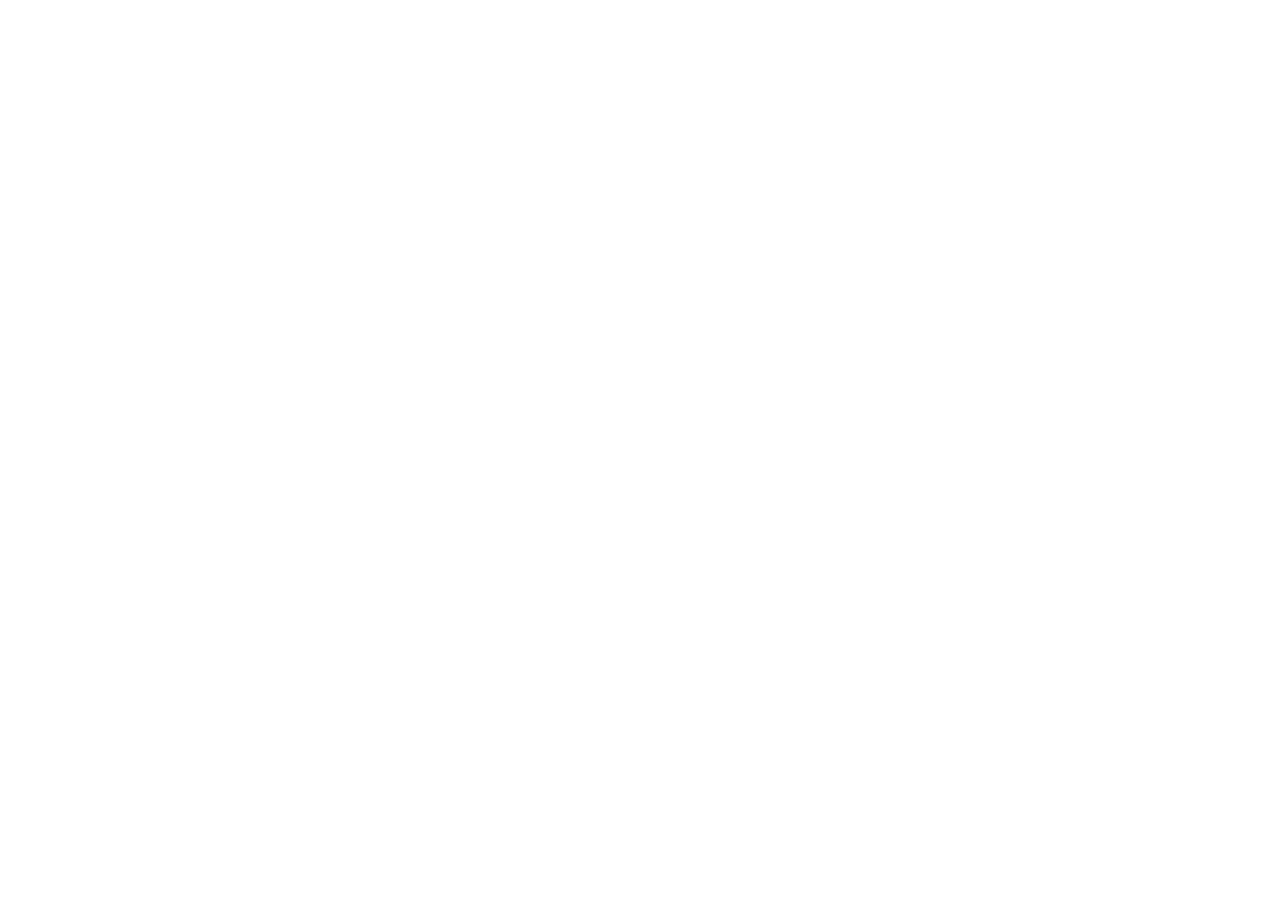
==== index.html @ e259d753 "project start" ====
<!DOCTYPE html>
<html lang="en">
<head>
    <meta charset="UTF-8">
    <meta name="viewport" content="width=device-width, initial-scale=1.0">
    <link rel="stylesheet" href="style.css">
    <title>Document</title>
</head>
<body>
    
</body>
</html>
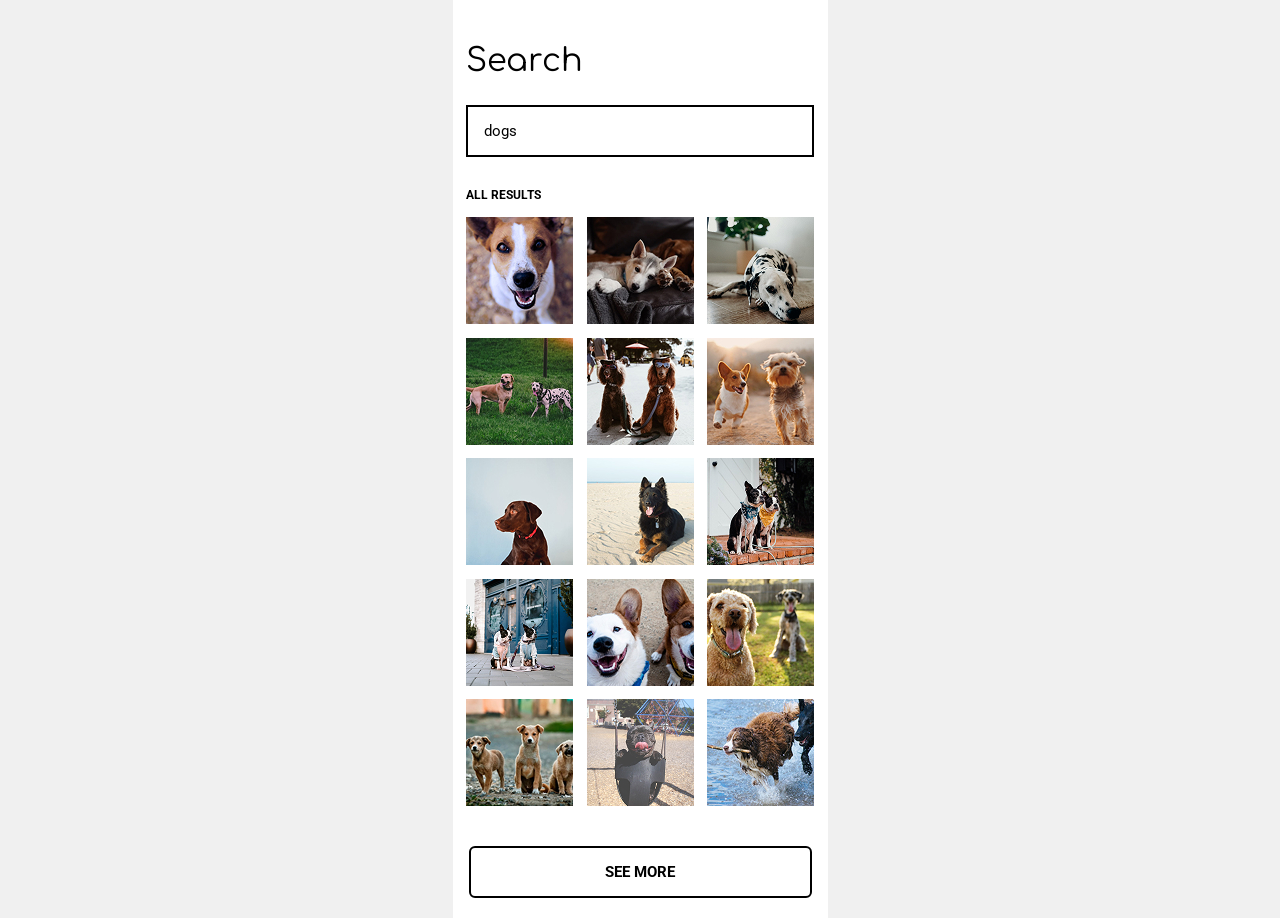
==== commit dd251284: "update search page" ====
--- a/index.html
+++ b/index.html
@@ -3,10 +3,45 @@
 <head>
     <meta charset="UTF-8">
     <meta name="viewport" content="width=device-width, initial-scale=1.0">
+    <title>Search Page</title>
     <link rel="stylesheet" href="style.css">
-    <title>Document</title>
+    <link href="https://fonts.googleapis.com/css2?family=Comfortaa:wght@300..700&display=swap" rel="stylesheet">
+    <link href="https://fonts.googleapis.com/css2?family=Roboto:wght@100..900&display=swap" rel="stylesheet">
 </head>
 <body>
+
+    <div class="app-container">
+        
+        <h1 class="page-title">Search</h1>
+        
+        <div class="search-input-box">
+            <span>dogs</span>
+        </div>
+        
+        <div class="section-title">ALL RESULTS</div>
+        
+        <div class="image-grid">
+            <div class="grid-item"><img src="Rectangle 2.jpg" alt="Dog 1"></div>
+            <div class="grid-item"><img src="Rectangle 2.1.jpg" alt="Dog 2"></div>
+            <div class="grid-item"><img src="Rectangle 2.2.jpg" alt="Dog 3"></div>
+            <div class="grid-item"><img src="Rectangle 2.3.jpg" alt="Dog 4"></div>
+            <div class="grid-item"><img src="Rectangle 2.4.jpg" alt="Dog 5"></div>
+            <div class="grid-item"><img src="Rectangle 2.5.jpg" alt="Dog 6"></div>
+            <div class="grid-item"><img src="Rectangle 2.6.jpg" alt="Dog 7"></div>
+            <div class="grid-item"><img src="Rectangle 2.7.jpg" alt="Dog 8"></div>
+            <div class="grid-item"><img src="Rectangle 2.8.jpg" alt="Dog 9"></div>
+            <div class="grid-item"><img src="Rectangle 2.9.jpg" alt="Dog 10"></div>
+            <div class="grid-item"><img src="Rectangle 2.10.jpg" alt="Dog 11"></div>
+            <div class="grid-item"><img src="Rectangle 2.11.jpg" alt="Dog 12"></div>
+            <div class="grid-item"><img src="Rectangle 2.12.jpg" alt="Dog 13"></div>
+            <div class="grid-item"><img src="Rectangle 2.13.jpg" alt="Dog 14"></div>
+            <div class="grid-item"><img src="Rectangle 2.14.jpg" alt="Dog 15"></div>
+        </div>
+        
+        <button class="see-more-btn">SEE MORE</button>
+
+    </div>
     
+
 </body>
 </html>
--- a/style.css
+++ b/style.css
@@ -0,0 +1,104 @@
+* {
+    box-sizing: border-box;
+    margin: 0;
+    padding: 0;
+    font-family: 0;
+}
+
+body {
+    background-color: #f0f0f0;
+    display: flex;
+    justify-content: center;
+    align-items: center;
+    min-height: 100vh;
+}
+
+.app-container {
+    width: 375px;
+   main-height: 1049px;
+    background-color: #ffffff;
+    padding: 40px 13.5px 20px 13.5px; 
+    display: flex;
+    flex-direction: column; 
+}
+
+.page-title {
+    width: 148px;
+    height: 40px;
+    font-size: 32px;
+    font-weight: 400;
+    color: #000000;
+    display: flex;
+    align-items: center;
+    margin-bottom: 25px;
+    font-family: 'Comfortaa', sans-serif;
+}
+
+.search-input-box {
+    width: 348px;
+    height: 52px;
+    border: 2px solid #000000;
+    display: flex;
+    align-items: center;
+    padding: 0 16px;
+    margin-bottom: 30px;
+}
+
+.search-input-box span {
+    font-family: 'Roboto', sans-serif;
+    font-size: 15px;
+}
+
+.section-title {
+    width: 86px;
+    height: 15px;
+    font-size: 12px;
+    font-weight: 700;
+    display: flex;
+    align-items: center;
+    margin-bottom: 15px;
+    font-family: 'Roboto', sans-serif;
+}
+
+
+.image-grid {
+    display: grid;
+    grid-template-columns: repeat(3, 107px); 
+    justify-content: space-between; 
+    row-gap: 13.5px; 
+    margin-bottom: 20px;
+}
+
+
+.grid-item {
+    width: 107px;
+    height: 107px;
+    background-color: #ddd;
+    overflow: hidden;
+}
+
+.grid-item img {
+    width: 100%;
+    height: 100%;
+    object-fit: cover;
+    display: block;
+}
+
+.see-more-btn {
+    width: 343px;
+    height: 52px;
+    background-color: transparent;
+    border: 2.5px solid #000000;
+    border-radius: 6px;
+    display: flex;
+    justify-content: center;
+    align-items: center;
+    font-size: 15px;
+    font-weight: 700;
+    color: #000000;
+    cursor: pointer;
+    margin-top: 20px ;
+    margin-bottom: auto;
+    align-self: center;
+    font-family: 'Roboto', sans-serif;
+}
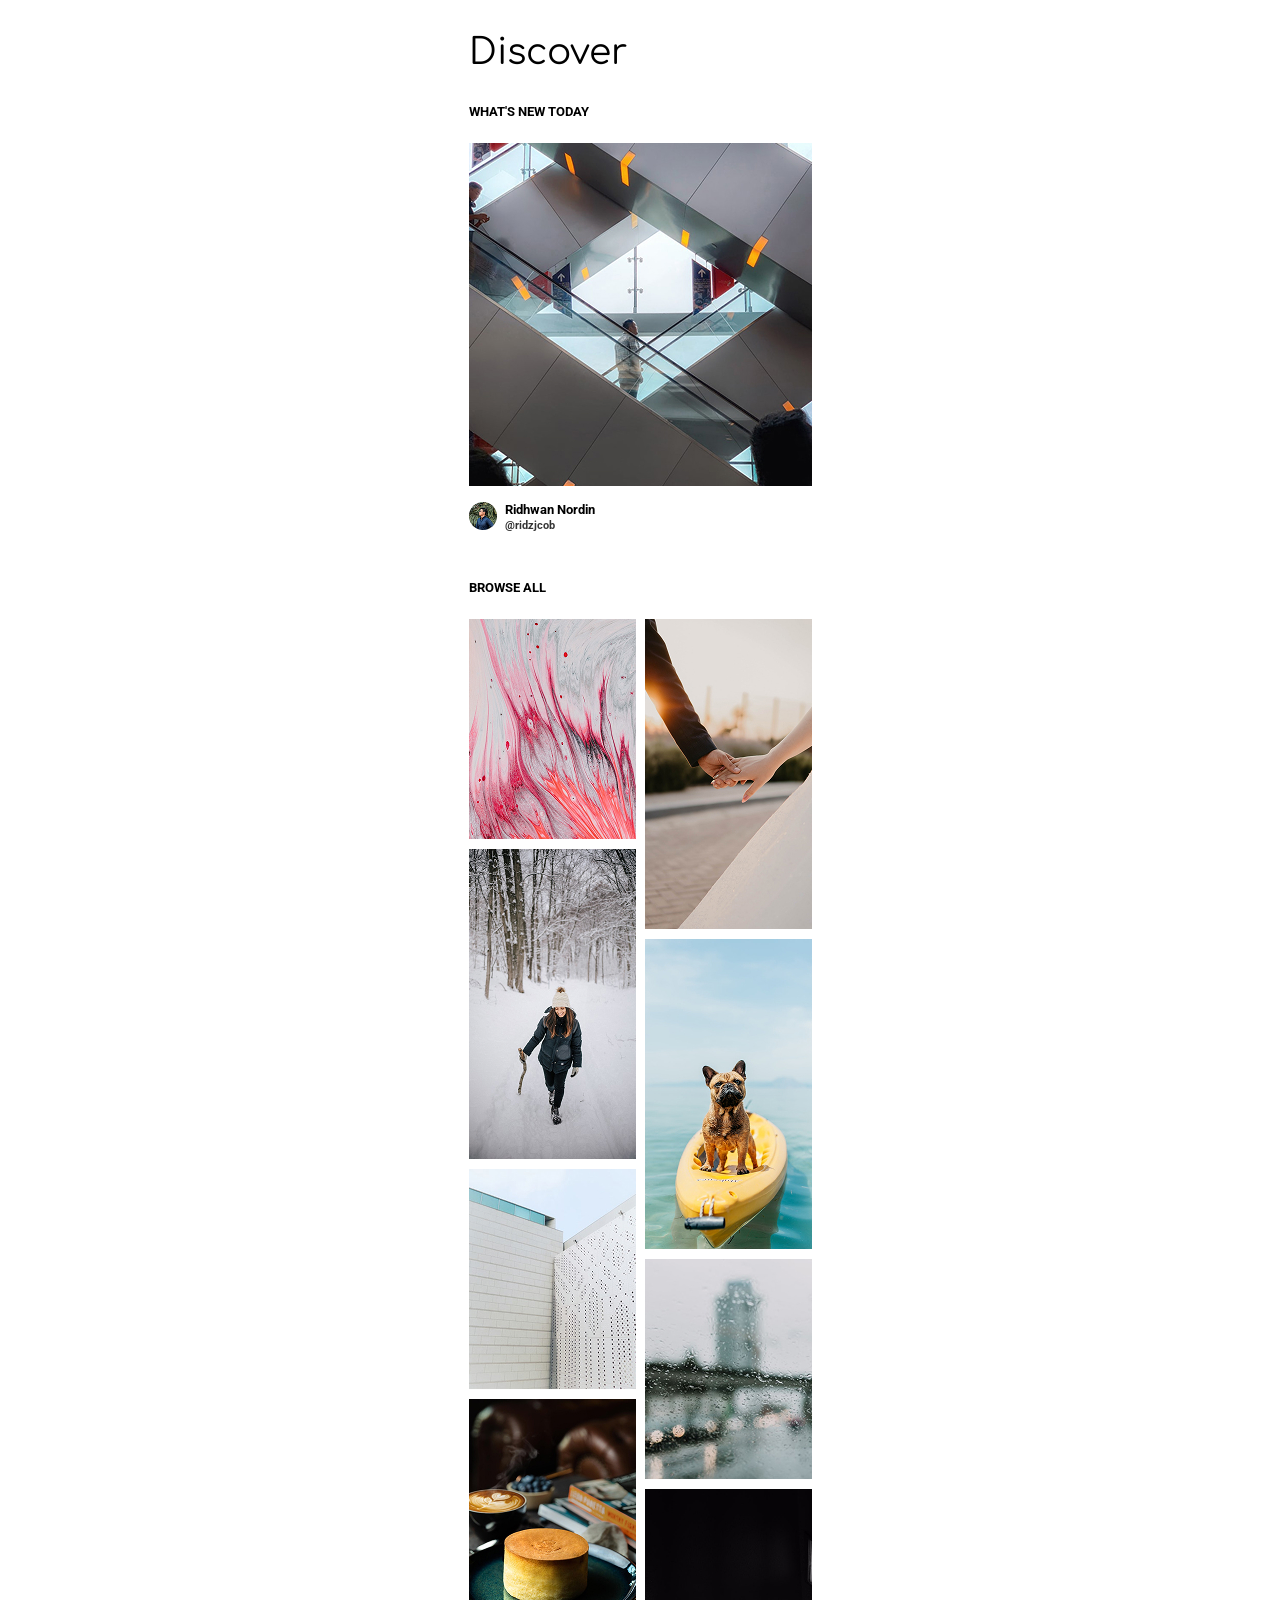
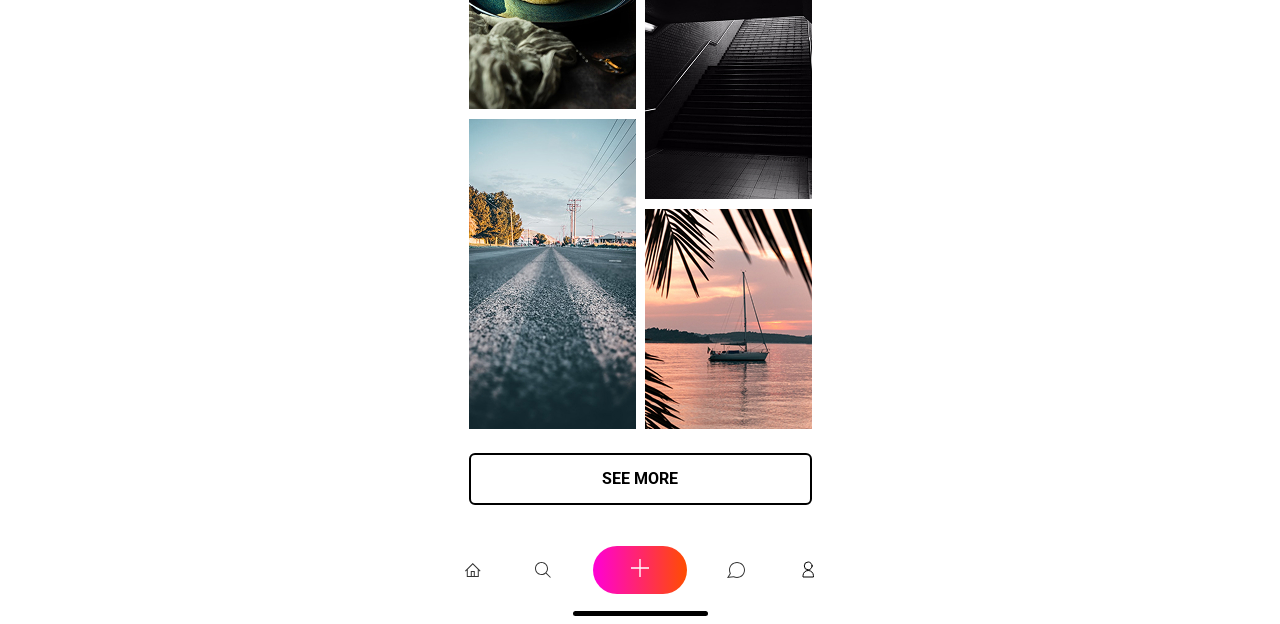
==== commit e496191f: "Discovery page completed" ====
--- a/index.html
+++ b/index.html
@@ -1,47 +1,78 @@
 <!DOCTYPE html>
 <html lang="en">
+
 <head>
     <meta charset="UTF-8">
     <meta name="viewport" content="width=device-width, initial-scale=1.0">
-    <title>Search Page</title>
     <link rel="stylesheet" href="style.css">
     <link href="https://fonts.googleapis.com/css2?family=Comfortaa:wght@300..700&display=swap" rel="stylesheet">
     <link href="https://fonts.googleapis.com/css2?family=Roboto:wght@100..900&display=swap" rel="stylesheet">
+    <title>Disover</title>
 </head>
+
 <body>
+    <!-- page header -->
+    <!-- <header class="page-header">
+        <div class="clock">9:27</div>
+        <div class="notifications">
+            <img src="images/header/Cellular Connection.svg" alt="" class="notif-icon">
+            <img src="images/header/Wifi.svg" alt="" class="notif-icon">
+            <img src="images/header/Battery.svg" alt="" class="notif-icon">
+        </div>
+    </header> -->
+    <main class="page-content">
+        <section class="discover">
+            <h1 class="discover-title">Discover</h1>
+            <p class="discover-text">WHAT'S NEW TODAY</p>
+            <img src="images/discover/Rectangle 2.8.jpg" alt="" class="discover-image">
+            <div class="profile-details">
+                <img src="images/discover/Ellipse.png" alt="" class="profile-image">
+                <p class="profile-name">Ridhwan Nordin<br>
+                    <span class="profile-id">@ridzjcob</span>
+                </p>
+            </div>
+        </section>
+        <!-- browse all -->
+        <section class="browse-all">
+            <h2 class="browse-title">
+                BROWSE ALL
+            </h2>
+            <div class="browse-image-gallery">
+                <div class="gallery-column1">
+                    <img src="images/browse-all/Rectangle 2.jpg" alt="">
+                    <img src="images/browse-all/Rectangle 2.2.jpg" alt="">
+                    <img src="images/browse-all/Rectangle 2.4.jpg" alt="">
+                    <img src="images/browse-all/Rectangle 2.6.jpg" alt="">
+                    <img src="images/browse-all/Rectangle 2.9.jpg" alt="">
+                </div>
+                <div class="gallery-column2">
+                    <img src="images/browse-all/Rectangle 2.1.jpg" alt="">
+                    <img src="images/browse-all/Rectangle 2.3.jpg" alt="">
+                    <img src="images/browse-all/Rectangle 2.5.jpg" alt="">
+                    <img src="images/browse-all/Rectangle 2.7.jpg" alt="">
+                    <img src="images/browse-all/Rectangle 2.10.jpg" alt="">
+                </div>
+            </div>
+            <div class="see-more">
+                <a href="#" class="more-link">SEE MORE</a>
+            </div>
+        </section>
+    </main>
 
-    <div class="app-container">
-        
-        <h1 class="page-title">Search</h1>
-        
-        <div class="search-input-box">
-            <span>dogs</span>
+    <footer>
+        <div class="bottom-navbar">
+            <img src="images/footer-navbar/new.svg" alt="">
+            <img src="images/footer-navbar/search.svg" alt="">
+            <span class="middle-button">
+                <img class="icon-middle" src="images/footer-navbar/Union.svg" alt="">
+            </span>
+            <img src="images/footer-navbar/Comment.svg" alt="">
+            <img src="images/footer-navbar/bell.svg" alt="">
         </div>
-        
-        <div class="section-title">ALL RESULTS</div>
-        
-        <div class="image-grid">
-            <div class="grid-item"><img src="Rectangle 2.jpg" alt="Dog 1"></div>
-            <div class="grid-item"><img src="Rectangle 2.1.jpg" alt="Dog 2"></div>
-            <div class="grid-item"><img src="Rectangle 2.2.jpg" alt="Dog 3"></div>
-            <div class="grid-item"><img src="Rectangle 2.3.jpg" alt="Dog 4"></div>
-            <div class="grid-item"><img src="Rectangle 2.4.jpg" alt="Dog 5"></div>
-            <div class="grid-item"><img src="Rectangle 2.5.jpg" alt="Dog 6"></div>
-            <div class="grid-item"><img src="Rectangle 2.6.jpg" alt="Dog 7"></div>
-            <div class="grid-item"><img src="Rectangle 2.7.jpg" alt="Dog 8"></div>
-            <div class="grid-item"><img src="Rectangle 2.8.jpg" alt="Dog 9"></div>
-            <div class="grid-item"><img src="Rectangle 2.9.jpg" alt="Dog 10"></div>
-            <div class="grid-item"><img src="Rectangle 2.10.jpg" alt="Dog 11"></div>
-            <div class="grid-item"><img src="Rectangle 2.11.jpg" alt="Dog 12"></div>
-            <div class="grid-item"><img src="Rectangle 2.12.jpg" alt="Dog 13"></div>
-            <div class="grid-item"><img src="Rectangle 2.13.jpg" alt="Dog 14"></div>
-            <div class="grid-item"><img src="Rectangle 2.14.jpg" alt="Dog 15"></div>
+        <div class="bottom-line">
+            <img src="images/footer-navbar/Shape.svg" alt="">
         </div>
-        
-        <button class="see-more-btn">SEE MORE</button>
+    </footer>
+</body>
 
-    </div>
-    
-
-</body>
 </html>
--- a/style.css
+++ b/style.css
@@ -1,104 +1,141 @@
 * {
-    box-sizing: border-box;
     margin: 0;
     padding: 0;
-    font-family: 0;
+    box-sizing: border-box;
 }
 
 body {
-    background-color: #f0f0f0;
     display: flex;
-    justify-content: center;
-    align-items: center;
-    min-height: 100vh;
+    flex-direction: column;
+    width: 375px;
+    margin: 0 auto;
 }
 
-.app-container {
-    width: 375px;
-   main-height: 1049px;
-    background-color: #ffffff;
-    padding: 40px 13.5px 20px 13.5px; 
+/* .page-header{
     display: flex;
-    flex-direction: column; 
+    justify-content: space-between;
+} */
+
+.page-content {
+    padding: 32px 16px;
+    display: flex;
+    flex-direction: column;
+    gap: 48px;
 }
 
-.page-title {
-    width: 148px;
-    height: 40px;
-    font-size: 32px;
-    font-weight: 400;
-    color: #000000;
+.discover {
     display: flex;
-    align-items: center;
-    margin-bottom: 25px;
-    font-family: 'Comfortaa', sans-serif;
+    flex-direction: column;
+    gap: 16px;
 }
 
-.search-input-box {
-    width: 348px;
-    height: 52px;
-    border: 2px solid #000000;
-    display: flex;
-    align-items: center;
-    padding: 0 16px;
-    margin-bottom: 30px;
+.discover-title {
+    font-family: Comfortaa;
+    font-size: 36px;
+    font-weight: 400;
+    margin-bottom: 16px;
 }
 
-.search-input-box span {
+.discover-text {
+    margin-bottom: 8px;
     font-family: 'Roboto', sans-serif;
-    font-size: 15px;
+    font-size: 13px;
+    font-weight: 700;
 }
 
-.section-title {
-    width: 86px;
-    height: 15px;
-    font-size: 12px;
+.profile-details {
+    display: flex;
+    flex-direction: row;
+    gap: 8px;
+}
+
+.profile-image {
+    width: 28px;
+    height: 28px;
+}
+
+.profile-name {
+    font-family: 'Roboto', sans-serif;
+    font-size: 13px;
     font-weight: 700;
+}
+
+.profile-id {
+    font-size: 11px;
+    color: rgba(0, 0, 0, 0.8);
+}
+
+.browse-all {
     display: flex;
+    flex-direction: column;
+    gap: 24px;
+}
+
+.browse-title {
+    font-family: 'Roboto', sans-serif;
+    font-size: 13px;
+    font-weight: 700;
+}
+
+.browse-image-gallery {
+    display: grid;
+    grid-template-columns: 1fr 1fr;
+    width: 100%;
+    height: 100%;
+    gap: 9px;
+}
+
+.gallery-column1{
+    display: flex;
+    flex-direction: column;
+    gap: 10px;
+}
+
+.gallery-column2{
+    display: flex;
+    flex-direction: column;
+    gap: 10px;
+}
+
+.see-more {
+    display: flex;
+}
+
+.more-link {
+    width: 100%;
+    text-align: center;
+    padding: 19px auto;
+    border: 2px solid black;
+    text-decoration: none;
+    color: black;
+    font-family: 'Roboto', sans-serif;
+    font-weight: 700;
+    line-height: 48px;
+    border-radius: 6px;
+}
+
+.bottom-navbar {
+    display: flex;
+    justify-content: space-between;
     align-items: center;
-    margin-bottom: 15px;
-    font-family: 'Roboto', sans-serif;
+    padding: 9px 0;
+}
+
+.icon-middle{
+    width: 18px;
+    height: 18px;
+}
+
+.middle-button {
+    padding: 13px 38px;
+    border-radius: 55px;
+    background: linear-gradient(90deg, #FF00D6, #FF4D00);
 }
 
 
-.image-grid {
-    display: grid;
-    grid-template-columns: repeat(3, 107px); 
-    justify-content: space-between; 
-    row-gap: 13.5px; 
-    margin-bottom: 20px;
-}
 
-
-.grid-item {
-    width: 107px;
-    height: 107px;
-    background-color: #ddd;
-    overflow: hidden;
-}
-
-.grid-item img {
-    width: 100%;
-    height: 100%;
-    object-fit: cover;
-    display: block;
-}
-
-.see-more-btn {
-    width: 343px;
-    height: 52px;
-    background-color: transparent;
-    border: 2.5px solid #000000;
-    border-radius: 6px;
+.bottom-line {
     display: flex;
     justify-content: center;
-    align-items: center;
-    font-size: 15px;
-    font-weight: 700;
-    color: #000000;
-    cursor: pointer;
-    margin-top: 20px ;
-    margin-bottom: auto;
-    align-self: center;
-    font-family: 'Roboto', sans-serif;
-}
+    padding: 8px 0;
+}
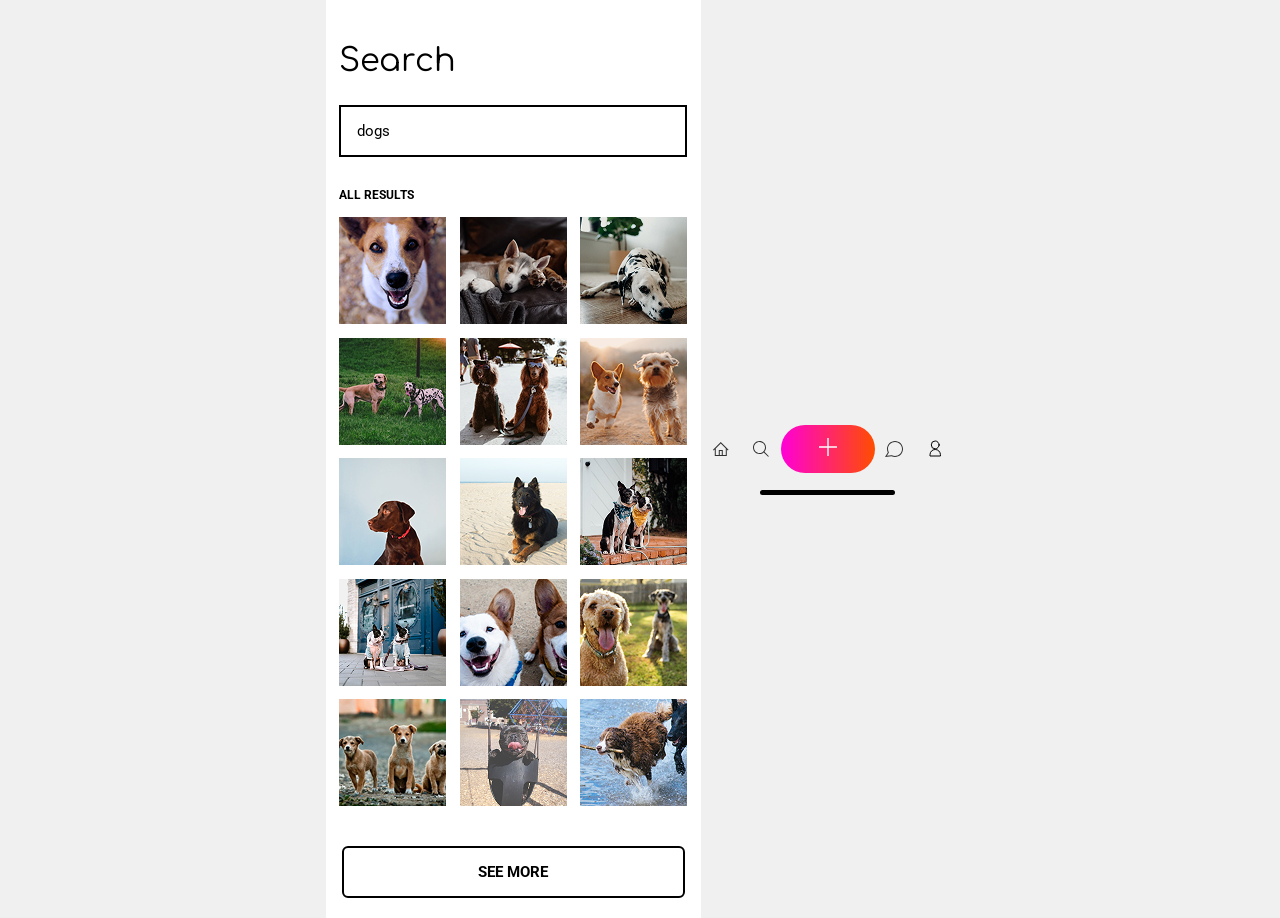
==== commit fcd785b6: "Project Finalized" ====
--- a/index.html
+++ b/index.html
@@ -1,64 +1,47 @@
 <!DOCTYPE html>
 <html lang="en">
-
 <head>
     <meta charset="UTF-8">
     <meta name="viewport" content="width=device-width, initial-scale=1.0">
+    <title>Search Page</title>
     <link rel="stylesheet" href="style.css">
+    <link rel="stylesheet" href="navigation.css">
     <link href="https://fonts.googleapis.com/css2?family=Comfortaa:wght@300..700&display=swap" rel="stylesheet">
     <link href="https://fonts.googleapis.com/css2?family=Roboto:wght@100..900&display=swap" rel="stylesheet">
-    <title>Disover</title>
 </head>
+<body>
 
-<body>
-    <!-- page header -->
-    <!-- <header class="page-header">
-        <div class="clock">9:27</div>
-        <div class="notifications">
-            <img src="images/header/Cellular Connection.svg" alt="" class="notif-icon">
-            <img src="images/header/Wifi.svg" alt="" class="notif-icon">
-            <img src="images/header/Battery.svg" alt="" class="notif-icon">
+    <div class="app-container">
+        
+        <h1 class="page-title">Search</h1>
+        
+        <div class="search-input-box">
+            <span>dogs</span>
         </div>
-    </header> -->
-    <main class="page-content">
-        <section class="discover">
-            <h1 class="discover-title">Discover</h1>
-            <p class="discover-text">WHAT'S NEW TODAY</p>
-            <img src="images/discover/Rectangle 2.8.jpg" alt="" class="discover-image">
-            <div class="profile-details">
-                <img src="images/discover/Ellipse.png" alt="" class="profile-image">
-                <p class="profile-name">Ridhwan Nordin<br>
-                    <span class="profile-id">@ridzjcob</span>
-                </p>
-            </div>
-        </section>
-        <!-- browse all -->
-        <section class="browse-all">
-            <h2 class="browse-title">
-                BROWSE ALL
-            </h2>
-            <div class="browse-image-gallery">
-                <div class="gallery-column1">
-                    <img src="images/browse-all/Rectangle 2.jpg" alt="">
-                    <img src="images/browse-all/Rectangle 2.2.jpg" alt="">
-                    <img src="images/browse-all/Rectangle 2.4.jpg" alt="">
-                    <img src="images/browse-all/Rectangle 2.6.jpg" alt="">
-                    <img src="images/browse-all/Rectangle 2.9.jpg" alt="">
-                </div>
-                <div class="gallery-column2">
-                    <img src="images/browse-all/Rectangle 2.1.jpg" alt="">
-                    <img src="images/browse-all/Rectangle 2.3.jpg" alt="">
-                    <img src="images/browse-all/Rectangle 2.5.jpg" alt="">
-                    <img src="images/browse-all/Rectangle 2.7.jpg" alt="">
-                    <img src="images/browse-all/Rectangle 2.10.jpg" alt="">
-                </div>
-            </div>
-            <div class="see-more">
-                <a href="#" class="more-link">SEE MORE</a>
-            </div>
-        </section>
-    </main>
+        
+        <div class="section-title">ALL RESULTS</div>
+        
+        <div class="image-grid">
+            <div class="grid-item"><img src="assets/Rectangle 2.jpg" alt="Dog 1"></div>
+            <div class="grid-item"><img src="assets/Rectangle 2.1.jpg" alt="Dog 2"></div>
+            <div class="grid-item"><img src="assets/Rectangle 2.2.jpg" alt="Dog 3"></div>
+            <div class="grid-item"><img src="assets/Rectangle 2.3.jpg" alt="Dog 4"></div>
+            <div class="grid-item"><img src="assets/Rectangle 2.4.jpg" alt="Dog 5"></div>
+            <div class="grid-item"><img src="assets/Rectangle 2.5.jpg" alt="Dog 6"></div>
+            <div class="grid-item"><img src="assets/Rectangle 2.6.jpg" alt="Dog 7"></div>
+            <div class="grid-item"><img src="assets/Rectangle 2.7.jpg" alt="Dog 8"></div>
+            <div class="grid-item"><img src="assets/Rectangle 2.8.jpg" alt="Dog 9"></div>
+            <div class="grid-item"><img src="assets/Rectangle 2.9.jpg" alt="Dog 10"></div>
+            <div class="grid-item"><img src="assets/Rectangle 2.10.jpg" alt="Dog 11"></div>
+            <div class="grid-item"><img src="assets/Rectangle 2.11.jpg" alt="Dog 12"></div>
+            <div class="grid-item"><img src="assets/Rectangle 2.12.jpg" alt="Dog 13"></div>
+            <div class="grid-item"><img src="assets/Rectangle 2.13.jpg" alt="Dog 14"></div>
+            <div class="grid-item"><img src="assets/Rectangle 2.14.jpg" alt="Dog 15"></div>
+        </div>
+        
+        <button class="see-more-btn">SEE MORE</button>
 
+    </div>
     <footer>
         <div class="bottom-navbar">
             <img src="images/footer-navbar/new.svg" alt="">
@@ -73,6 +56,6 @@
             <img src="images/footer-navbar/Shape.svg" alt="">
         </div>
     </footer>
+
 </body>
-
 </html>
--- a/style.css
+++ b/style.css
@@ -1,141 +1,104 @@
 * {
+    box-sizing: border-box;
     margin: 0;
     padding: 0;
-    box-sizing: border-box;
+    font-family: 0;
 }
 
 body {
+    background-color: #f0f0f0;
     display: flex;
-    flex-direction: column;
-    width: 375px;
-    margin: 0 auto;
+    justify-content: center;
+    align-items: center;
+    min-height: 100vh;
 }
 
-/* .page-header{
+.app-container {
+    width: 375px;
+   main-height: 1049px;
+    background-color: #ffffff;
+    padding: 40px 13.5px 20px 13.5px; 
     display: flex;
-    justify-content: space-between;
-} */
-
-.page-content {
-    padding: 32px 16px;
-    display: flex;
-    flex-direction: column;
-    gap: 48px;
+    flex-direction: column; 
 }
 
-.discover {
+.page-title {
+    width: 148px;
+    height: 40px;
+    font-size: 32px;
+    font-weight: 400;
+    color: #000000;
     display: flex;
-    flex-direction: column;
-    gap: 16px;
+    align-items: center;
+    margin-bottom: 25px;
+    font-family: 'Comfortaa', sans-serif;
 }
 
-.discover-title {
-    font-family: Comfortaa;
-    font-size: 36px;
-    font-weight: 400;
-    margin-bottom: 16px;
+.search-input-box {
+    width: 348px;
+    height: 52px;
+    border: 2px solid #000000;
+    display: flex;
+    align-items: center;
+    padding: 0 16px;
+    margin-bottom: 30px;
 }
 
-.discover-text {
-    margin-bottom: 8px;
+.search-input-box span {
     font-family: 'Roboto', sans-serif;
-    font-size: 13px;
-    font-weight: 700;
+    font-size: 15px;
 }
 
-.profile-details {
+.section-title {
+    width: 86px;
+    height: 15px;
+    font-size: 12px;
+    font-weight: 700;
     display: flex;
-    flex-direction: row;
-    gap: 8px;
-}
-
-.profile-image {
-    width: 28px;
-    height: 28px;
-}
-
-.profile-name {
+    align-items: center;
+    margin-bottom: 15px;
     font-family: 'Roboto', sans-serif;
-    font-size: 13px;
-    font-weight: 700;
-}
-
-.profile-id {
-    font-size: 11px;
-    color: rgba(0, 0, 0, 0.8);
-}
-
-.browse-all {
-    display: flex;
-    flex-direction: column;
-    gap: 24px;
-}
-
-.browse-title {
-    font-family: 'Roboto', sans-serif;
-    font-size: 13px;
-    font-weight: 700;
-}
-
-.browse-image-gallery {
-    display: grid;
-    grid-template-columns: 1fr 1fr;
-    width: 100%;
-    height: 100%;
-    gap: 9px;
-}
-
-.gallery-column1{
-    display: flex;
-    flex-direction: column;
-    gap: 10px;
-}
-
-.gallery-column2{
-    display: flex;
-    flex-direction: column;
-    gap: 10px;
-}
-
-.see-more {
-    display: flex;
-}
-
-.more-link {
-    width: 100%;
-    text-align: center;
-    padding: 19px auto;
-    border: 2px solid black;
-    text-decoration: none;
-    color: black;
-    font-family: 'Roboto', sans-serif;
-    font-weight: 700;
-    line-height: 48px;
-    border-radius: 6px;
-}
-
-.bottom-navbar {
-    display: flex;
-    justify-content: space-between;
-    align-items: center;
-    padding: 9px 0;
-}
-
-.icon-middle{
-    width: 18px;
-    height: 18px;
-}
-
-.middle-button {
-    padding: 13px 38px;
-    border-radius: 55px;
-    background: linear-gradient(90deg, #FF00D6, #FF4D00);
 }
 
 
+.image-grid {
+    display: grid;
+    grid-template-columns: repeat(3, 107px); 
+    justify-content: space-between; 
+    row-gap: 13.5px; 
+    margin-bottom: 20px;
+}
 
-.bottom-line {
+
+.grid-item {
+    width: 107px;
+    height: 107px;
+    background-color: #ddd;
+    overflow: hidden;
+}
+
+.grid-item img {
+    width: 100%;
+    height: 100%;
+    object-fit: cover;
+    display: block;
+}
+
+.see-more-btn {
+    width: 343px;
+    height: 52px;
+    background-color: transparent;
+    border: 2.5px solid #000000;
+    border-radius: 6px;
     display: flex;
     justify-content: center;
-    padding: 8px 0;
-}+    align-items: center;
+    font-size: 15px;
+    font-weight: 700;
+    color: #000000;
+    cursor: pointer;
+    margin-top: 20px ;
+    margin-bottom: auto;
+    align-self: center;
+    font-family: 'Roboto', sans-serif;
+}
--- a/navigation.css
+++ b/navigation.css
@@ -0,0 +1,25 @@
+.bottom-navbar {
+    display: flex;
+    justify-content: space-between;
+    align-items: center;
+    padding: 9px 0;
+}
+
+.icon-middle{
+    width: 18px;
+    height: 18px;
+}
+
+.middle-button {
+    padding: 13px 38px;
+    border-radius: 55px;
+    background: linear-gradient(90deg, #FF00D6, #FF4D00);
+}
+
+
+
+.bottom-line {
+    display: flex;
+    justify-content: center;
+    padding: 8px 0;
+}
